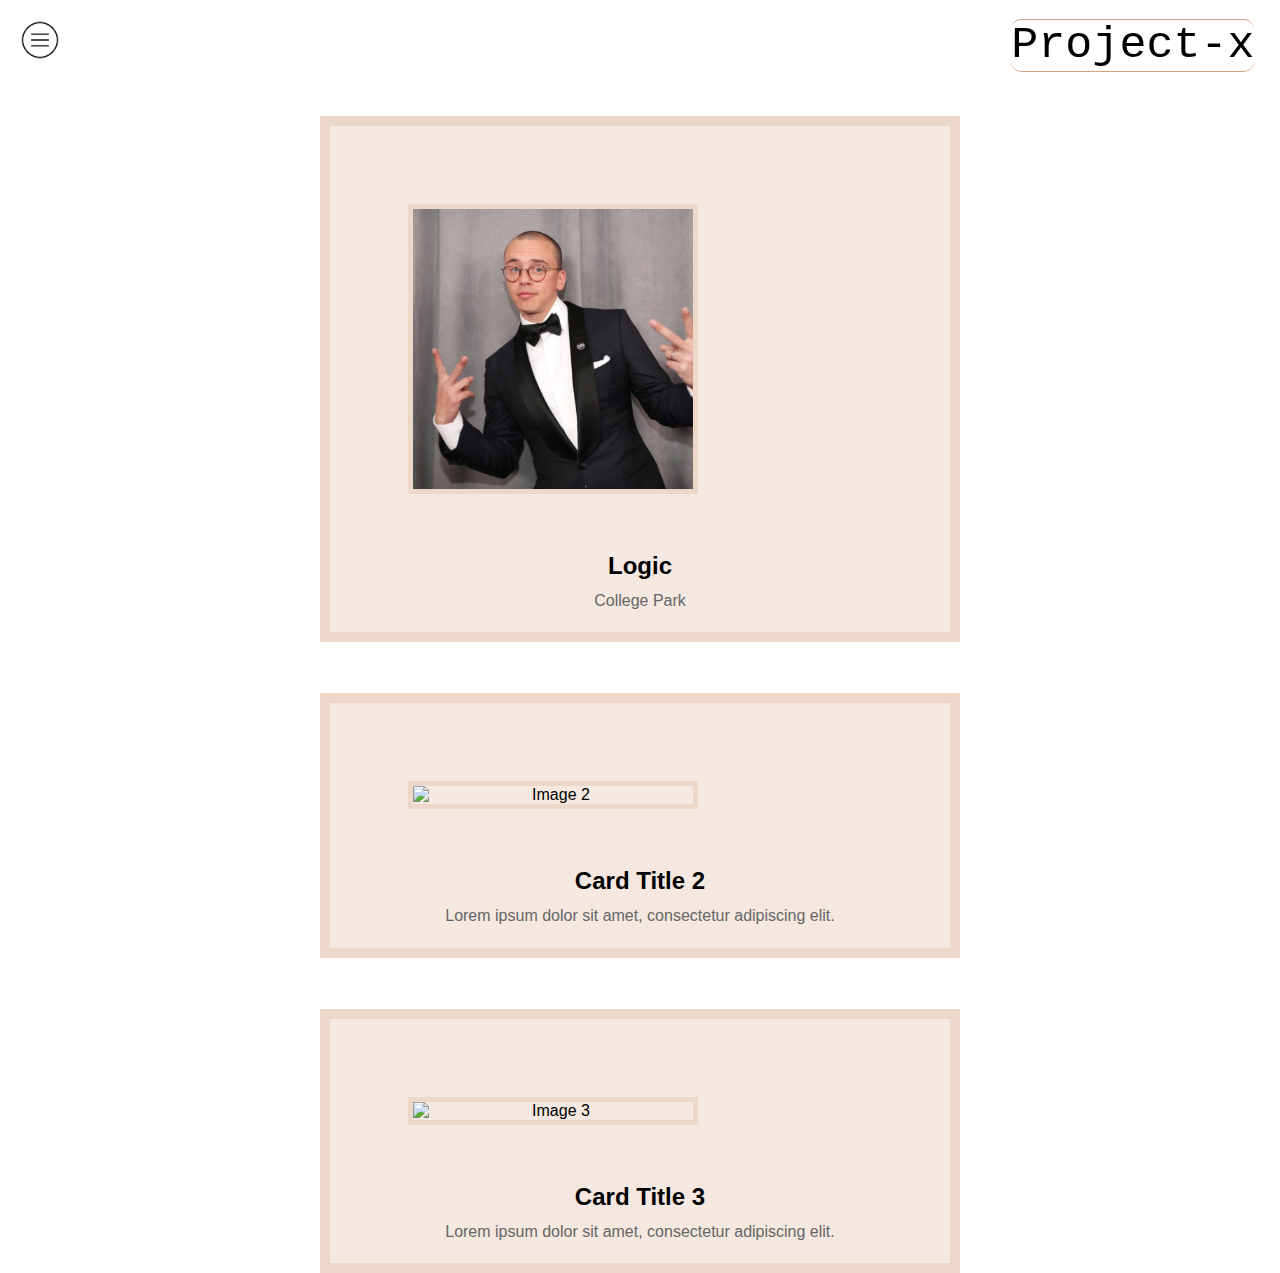
==== Project_x_site/index.html @ d6fa59e1 "changes" ====
<!DOCTYPE html>
<html lang="en">
  <head>
    <meta charset="UTF-8" />
    <meta http-equiv="X-UA-Compatible" content="IE=edge" />
    <meta name="viewport" content="width=device-width, initial-scale=1.0" />
    <title>Project-x</title>
    <link rel="stylesheet" type="text/css" href="styles1.css" />
    <script src="script.js"></script>
  </head>

  <body>
    <div id="header-container">
      <header id="header">Project-x</header>
    </div>
    <div id="headline-div">
      <div class="card">
        <img id="headline-img" src="logic-rapper.jpg" alt="Image 1" />
        <h3 id="headline-title">Logic</h3>
        <p id="headline">College Park</p>
      </div>

      <div class="card">
        <img id="headline-img" src="capybara-ok-he-pull-up.gif" alt="Image 2" />
        <h3 id="headline-title">Card Title 2</h3>
        <p id="headline">
          Lorem ipsum dolor sit amet, consectetur adipiscing elit.
        </p>
      </div>

      <div class="card">
        <img id="headline-img" src="capybara-ok-he-pull-up.gif" alt="Image 3" />
        <h3 id="headline-title">Card Title 3</h3>
        <p id="headline">
          Lorem ipsum dolor sit amet, consectetur adipiscing elit.
        </p>
      </div>
    </div>

    <div id="sideBar">
      <div id="logoDiv">
        <img src="logo.svg" id="logoImg" alt="logo" />
      </div>
      <nav>
        <ul id="sideBar-ul">
          <li class="tabs">
            <a class="tab-link" href="index.html">
              <img src="home-icon.png" class="icons" />Home
            </a>
          </li>
          <li class="tabs">
            <a class="tab-link" href="playlist.html">
              <img src="headphones.png" class="icons" />Playlist
            </a>
          </li>
          <li class="tabs">
            <a class="tab-link" href="music.html">
              <img src="music-note.png" class="icons" />Music
            </a>
          </li>
        </ul>
      </nav>
    </div>
    <div id="menu-icon-container">
      <img src="menu-icon.png" id="menu-icon" onclick="toggleSidebar()" />
      <span></span>
      <span></span>
      <span></span>
    </div>
  </body>
</html>
---- Project_x_site/styles1.css ----
/* style sheet for index.html */

* {
  margin: 0;
  padding: 0;
  box-sizing: border-box;
  font-family: "Lucida Sans", "Lucida Sans Regular", "Lucida Grande",
    "Lucida Sans Unicode", Geneva, Verdana, sans-serif;
}
body {
  display: flex;
  justify-content: center;
  flex-wrap: wrap;
  min-height: 100vh;
  background: white;
}
#header-container {
  display: flex;
  flex-wrap: wrap;
  justify-content: center;
  align-items: center;
  height: 10vh;
}
#header {
  font-size: 45px;
  font-family: "Courier New", monospace;
  border: solid 1px #d9a282;
  border-radius: 10px;
  border-right: 10px;
  border-left: 10px;
  display: flex;
  position: fixed;
  right: 2vw;
}
#logoImg {
  width: 40%;
  height: 5%;
  position: relative;
  left: 30%;
  border: solid 1px #ffffff;
  border-radius: 10px;
  border-right: 10px;
  border-left: 10px;
}
#logoImg:hover {
  width: 41%;
}
#sideBar {
  position: fixed;
  top: 0;
  left: -250px;
  width: 250px;
  height: 100%;
  background-color: #f1f1f1;
  transition: all 0.3s ease-in-out;
}
#sideBar.open {
  left: 0;
}
.tabs {
  margin: 10%;
  padding: 0;
  list-style: none;
  text-decoration: none;
  border: solid 1px #ffffff;
  border-radius: 10px;
  color: #d9a282;
}
.tabs:hover {
  background-color: #ffffff;
  color: #d9a282;
}
#sideBar-ul {
  margin: 0;
  padding: 0;
  list-style: none;
}
.tab-link {
  margin: 0;
  padding: 0;
  outline: none;
  border: none;
  text-decoration: none;
  box-sizing: border-box;
  font-family: "Lucida Sans", "Lucida Sans Regular", "Lucida Grande",
    "Lucida Sans Unicode", Geneva, Verdana, sans-serif;
  display: inline-flex;
  align-items: center;
  color: #d9a282;
}
.icons {
  margin: 3%;
  padding: 0;
  width: 20%;
  display: flex-inline;
  align-items: center;
}
/* headline cards */
.card {
  width: 50%;

  margin: 2%;
  padding: 20px;
  text-align: center;
  border: solid 10px rgb(217, 162, 130, 0.25);
  background-color: rgb(217, 162, 130, 0.25);
}
#headline-img {
  display: block;
  margin: 10%;
  width: 50%;
  height: auto;
  border: solid 5px rgb(217, 162, 130, 0.25);
}

#headline-title {
  font-size: 24px;
  margin-bottom: 10px;
}

#headline {
  font-size: 16px;
  line-height: 1.4;
  color: #666;
}

#headline-div {
  display: flex;
  flex-wrap: wrap;
  justify-content: center;
  align-items: center;
  height: 100vh;
}
#menu-icon-div {
  position: relative;
}
#menu-icon {
  display: block;
  position: fixed;
  top: 20px;
  left: 20px;
  width: 40px;
  height: 40px;
  border: none;
  border-radius: 4px;
  cursor: pointer;
}

#menu-icon span {
  display: block;
  width: 30px;
  height: 4px;
  margin: 8px;
  background-color: #fff;
  transition: all 0.3s ease-in-out;
}

#menu-icon.open span:nth-child(1) {
  transform: rotate(45deg) translate(7px, 7px);
}

#menu-icon.open span:nth-child(2) {
  opacity: 0;
}

#menu-icon.open span:nth-child(3) {
  transform: rotate(-45deg) translate(7px, -7px);
}
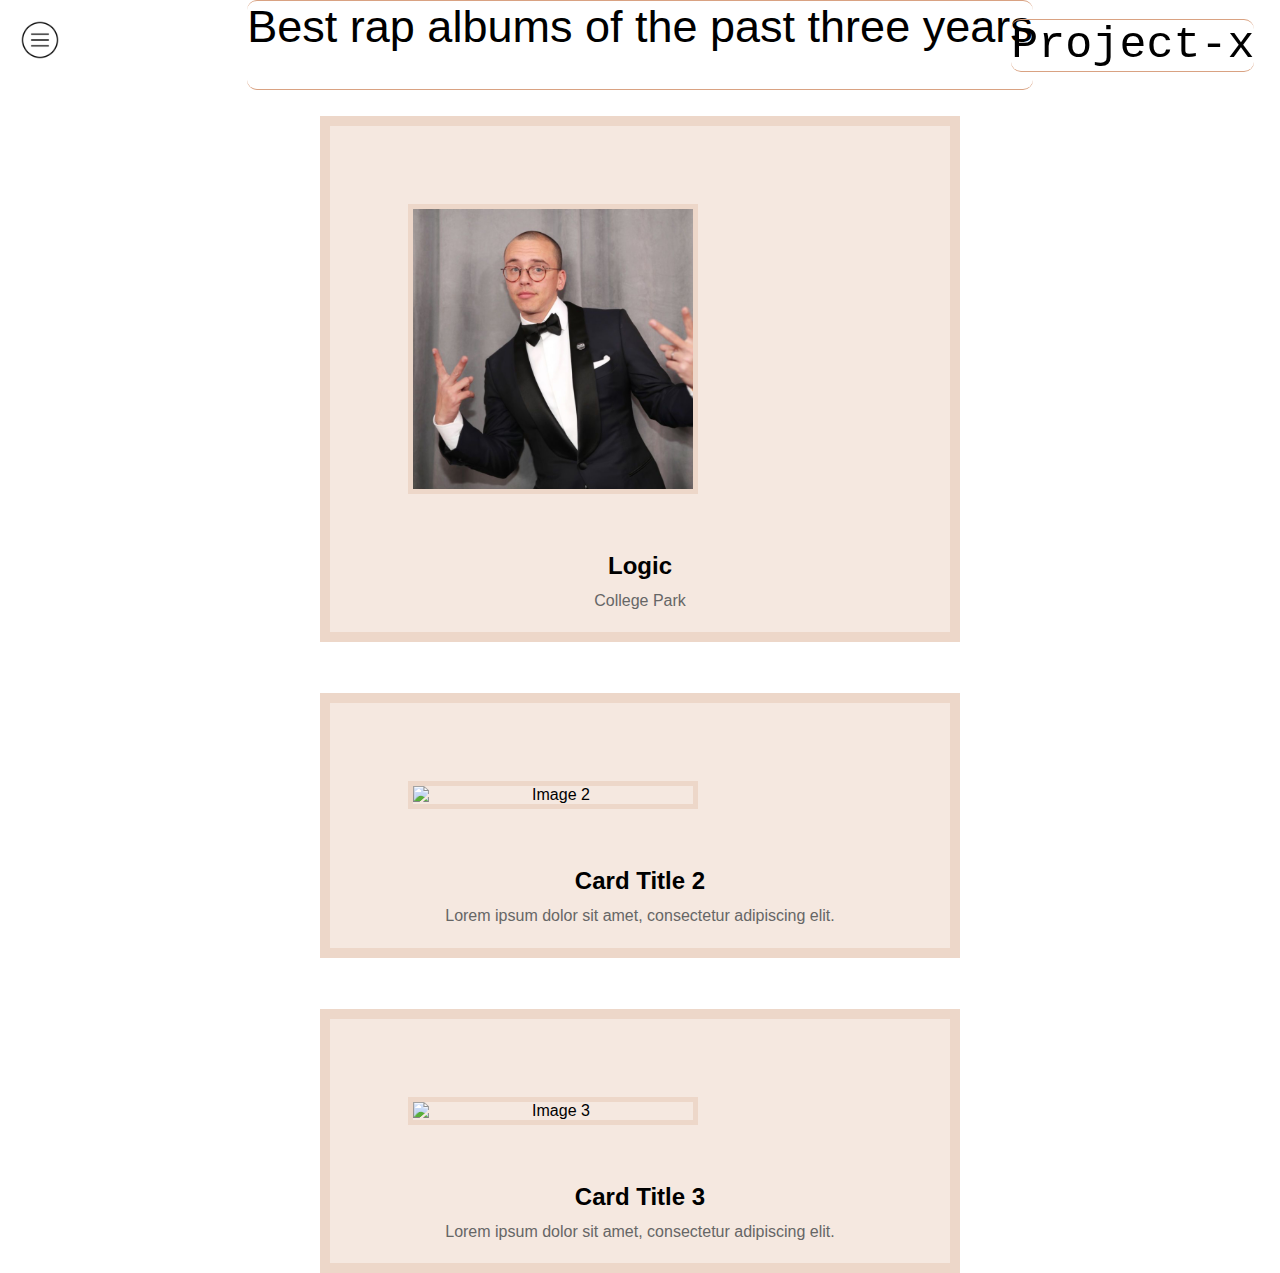
==== commit 7492c829: "heading" ====
--- a/Project_x_site/index.html
+++ b/Project_x_site/index.html
@@ -12,6 +12,9 @@
   <body>
     <div id="header-container">
       <header id="header">Project-x</header>
+    </div>
+    <div id="heading">
+      <p id="heading-title">Best rap albums of the past three years</p>
     </div>
     <div id="headline-div">
       <div class="card">
--- a/Project_x_site/styles1.css
+++ b/Project_x_site/styles1.css
@@ -31,6 +31,15 @@
   display: flex;
   position: fixed;
   right: 2vw;
+}
+#heading {
+  font-size: 45px;
+  font-family: "Courier New", monospace;
+  border: solid 1px #d9a282;
+  border-radius: 10px;
+  border-right: 10px;
+  border-left: 10px;
+  display: flex;
 }
 #logoImg {
   width: 40%;
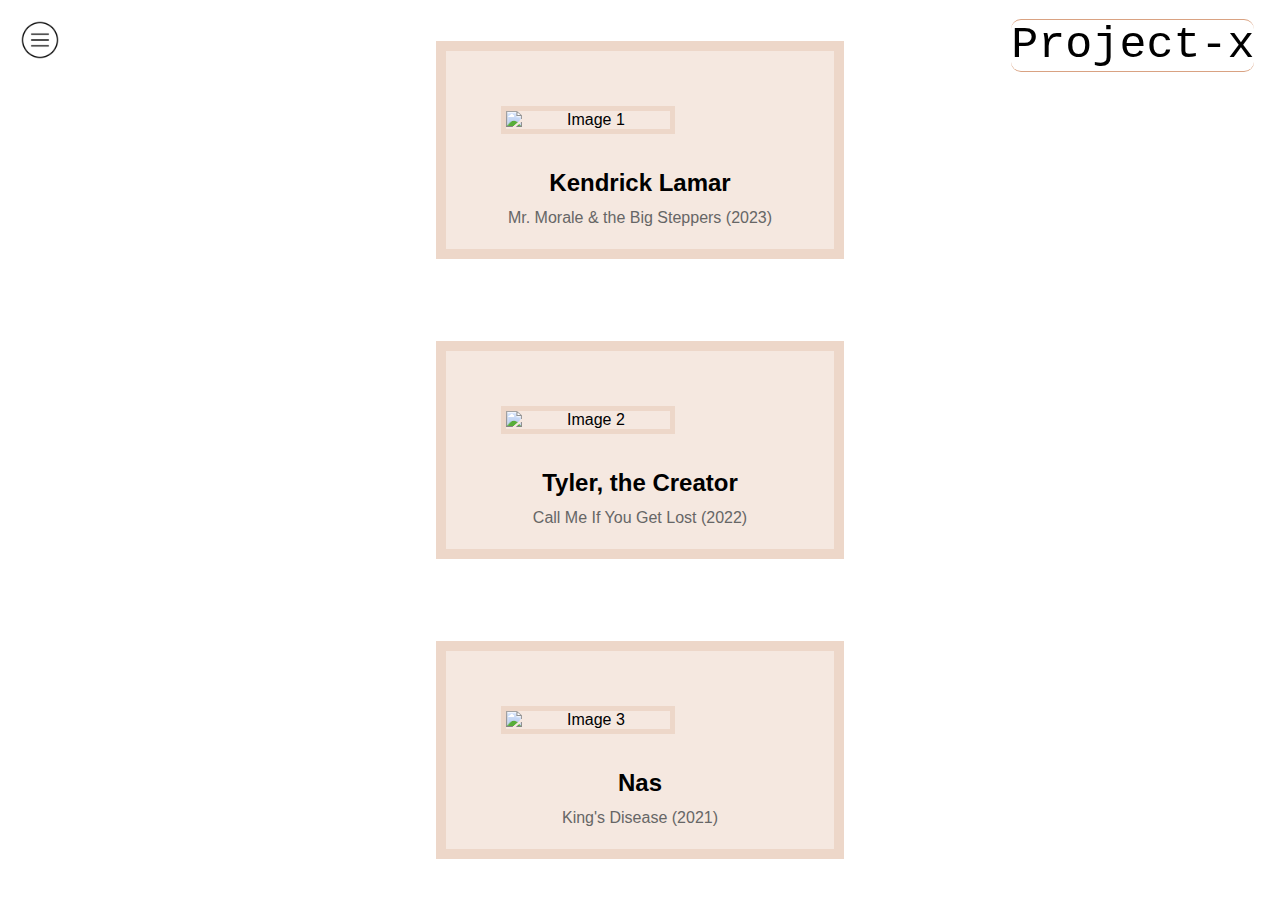
==== commit 3cd00a9d: "h" ====
--- a/Project_x_site/index.html
+++ b/Project_x_site/index.html
@@ -13,29 +13,28 @@
     <div id="header-container">
       <header id="header">Project-x</header>
     </div>
-    <div id="heading">
-      <p id="heading-title">Best rap albums of the past three years</p>
-    </div>
     <div id="headline-div">
       <div class="card">
-        <img id="headline-img" src="logic-rapper.jpg" alt="Image 1" />
-        <h3 id="headline-title">Logic</h3>
-        <p id="headline">College Park</p>
-      </div>
-
-      <div class="card">
-        <img id="headline-img" src="capybara-ok-he-pull-up.gif" alt="Image 2" />
-        <h3 id="headline-title">Card Title 2</h3>
+        <img id="headline-img" src="Project_x_site/Kendrick.jpeg" alt="Image 1" />
+        <h3 id="headline-title">Kendrick Lamar</h3>
         <p id="headline">
-          Lorem ipsum dolor sit amet, consectetur adipiscing elit.
+          Mr. Morale & the Big Steppers (2023)
         </p>
       </div>
 
       <div class="card">
-        <img id="headline-img" src="capybara-ok-he-pull-up.gif" alt="Image 3" />
-        <h3 id="headline-title">Card Title 3</h3>
+        <img id="headline-img" src="Project_x_site/Tyler.jpeg" alt="Image 2" />
+        <h3 id="headline-title">Tyler, the Creator</h3>
         <p id="headline">
-          Lorem ipsum dolor sit amet, consectetur adipiscing elit.
+          Call Me If You Get Lost (2022)
+        </p>
+      </div>
+
+      <div class="card">
+        <img id="headline-img" src="Project_x_site/Nas.jpeg" alt="Image 3" />
+        <h3 id="headline-title">Nas</h3>
+        <p id="headline">
+          King's Disease (2021)
         </p>
       </div>
     </div>
@@ -71,4 +70,4 @@
       <span></span>
     </div>
   </body>
-</html>
+</html>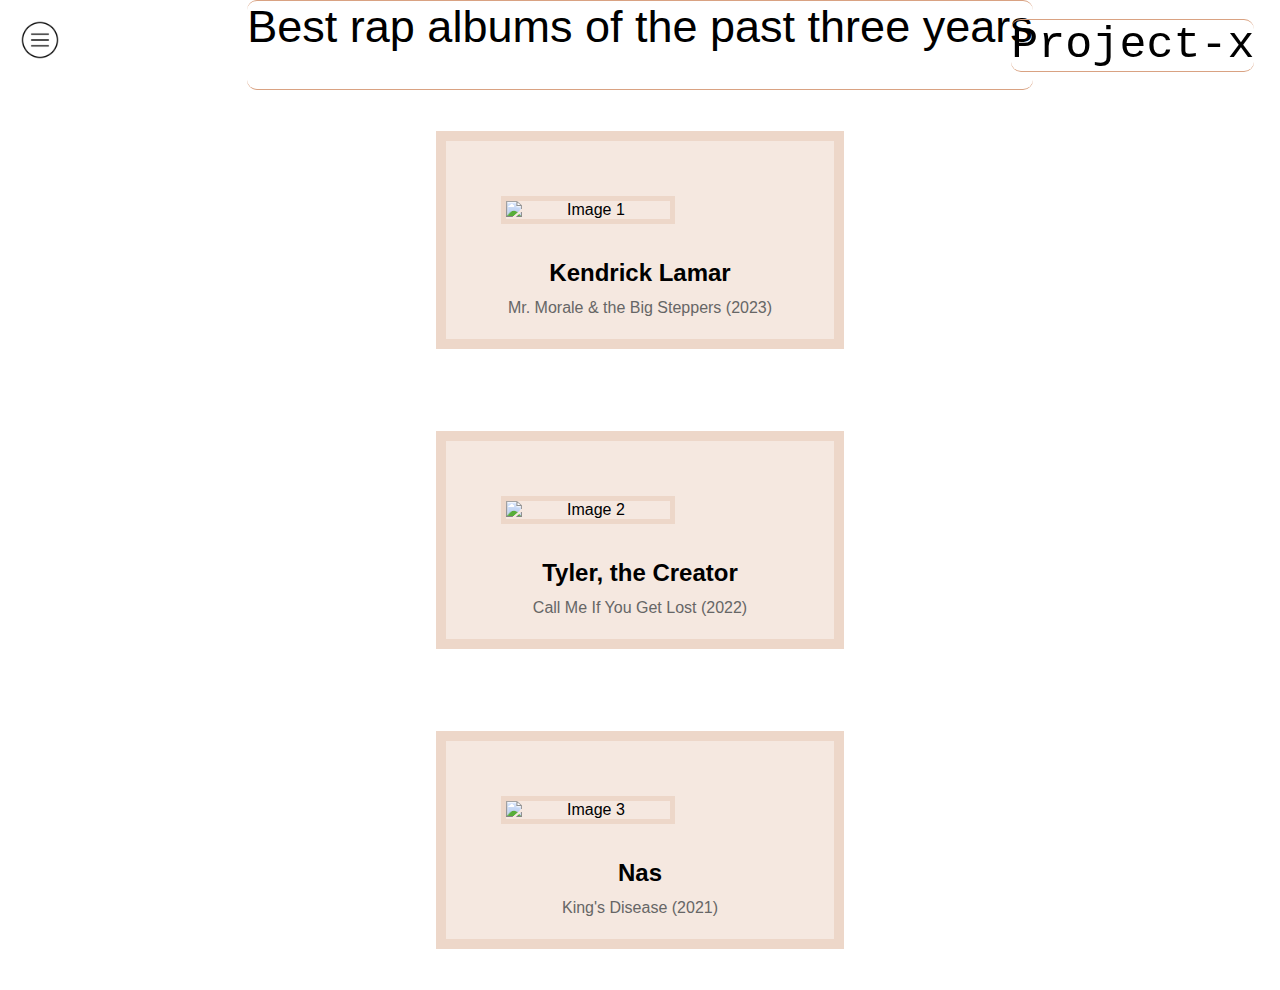
==== commit 4472805d: "Merge branch 'main' of https://github.com/sisantuedor/Project-X" ====
--- a/Project_x_site/index.html
+++ b/Project_x_site/index.html
@@ -12,6 +12,9 @@
   <body>
     <div id="header-container">
       <header id="header">Project-x</header>
+    </div>
+    <div id="heading">
+      <p id="heading-title">Best rap albums of the past three years</p>
     </div>
     <div id="headline-div">
       <div class="card">
@@ -70,4 +73,4 @@
       <span></span>
     </div>
   </body>
-</html>+</html>
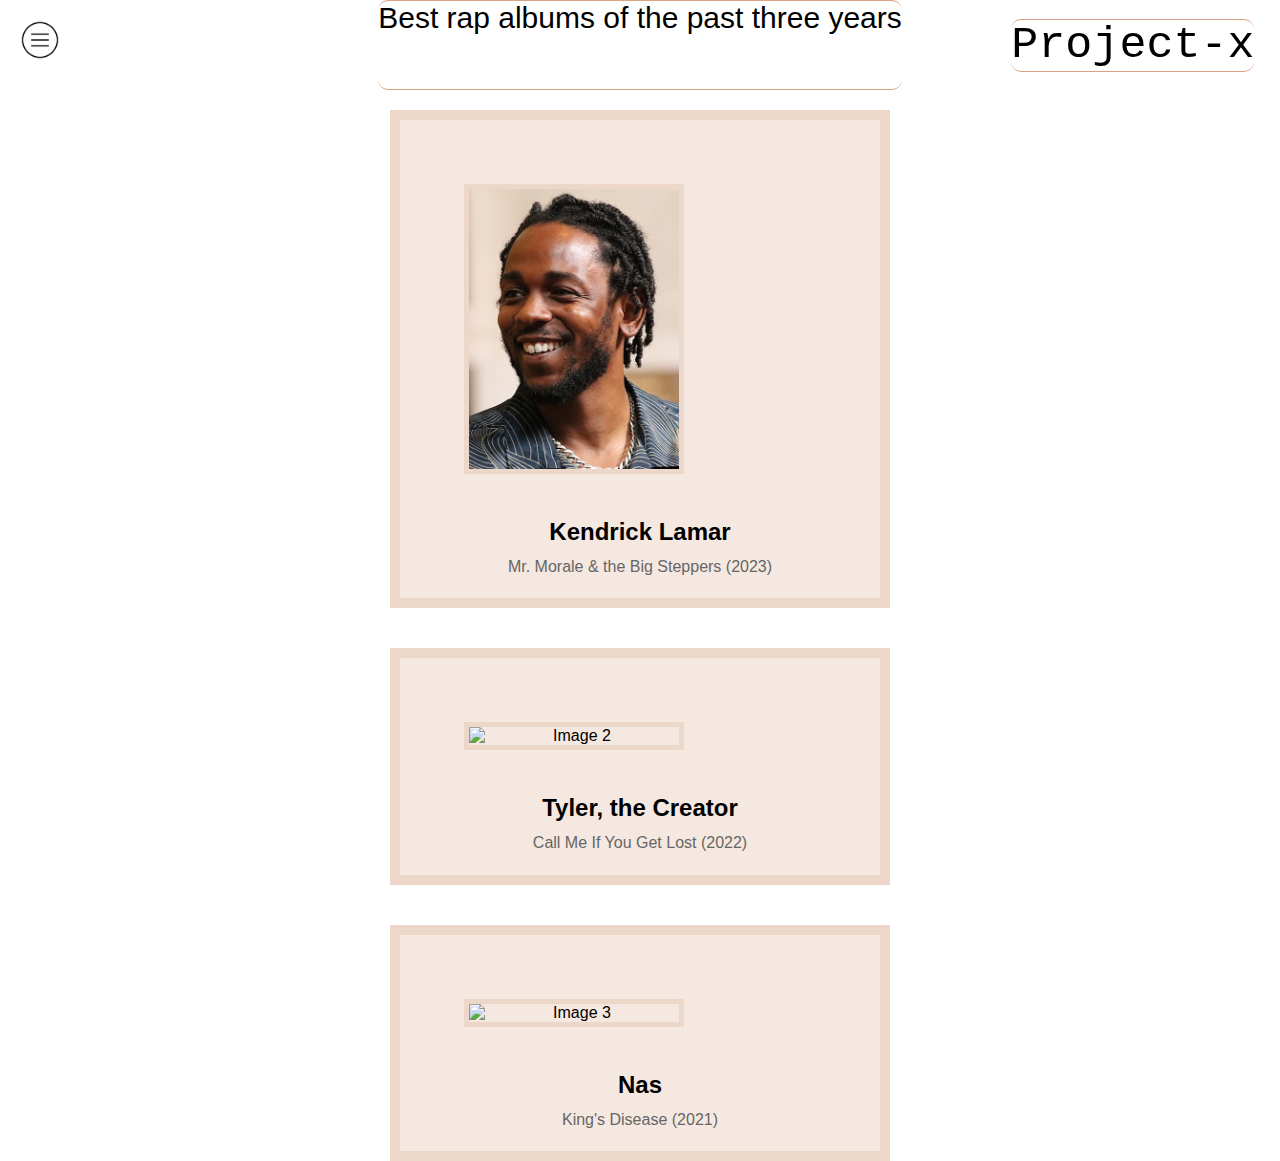
==== commit 196bc11f: "Update index.html" ====
--- a/Project_x_site/index.html
+++ b/Project_x_site/index.html
@@ -18,7 +18,7 @@
     </div>
     <div id="headline-div">
       <div class="card">
-        <img id="headline-img" src="Project_x_site/Kendrick.jpeg" alt="Image 1" />
+        <img id="headline-img" src="Kendrick.jpeg" alt="Image 1" />
         <h3 id="headline-title">Kendrick Lamar</h3>
         <p id="headline">
           Mr. Morale & the Big Steppers (2023)
--- a/Project_x_site/styles1.css
+++ b/Project_x_site/styles1.css
@@ -33,7 +33,7 @@
   right: 2vw;
 }
 #heading {
-  font-size: 45px;
+  font-size: 30px;
   font-family: "Courier New", monospace;
   border: solid 1px #d9a282;
   border-radius: 10px;
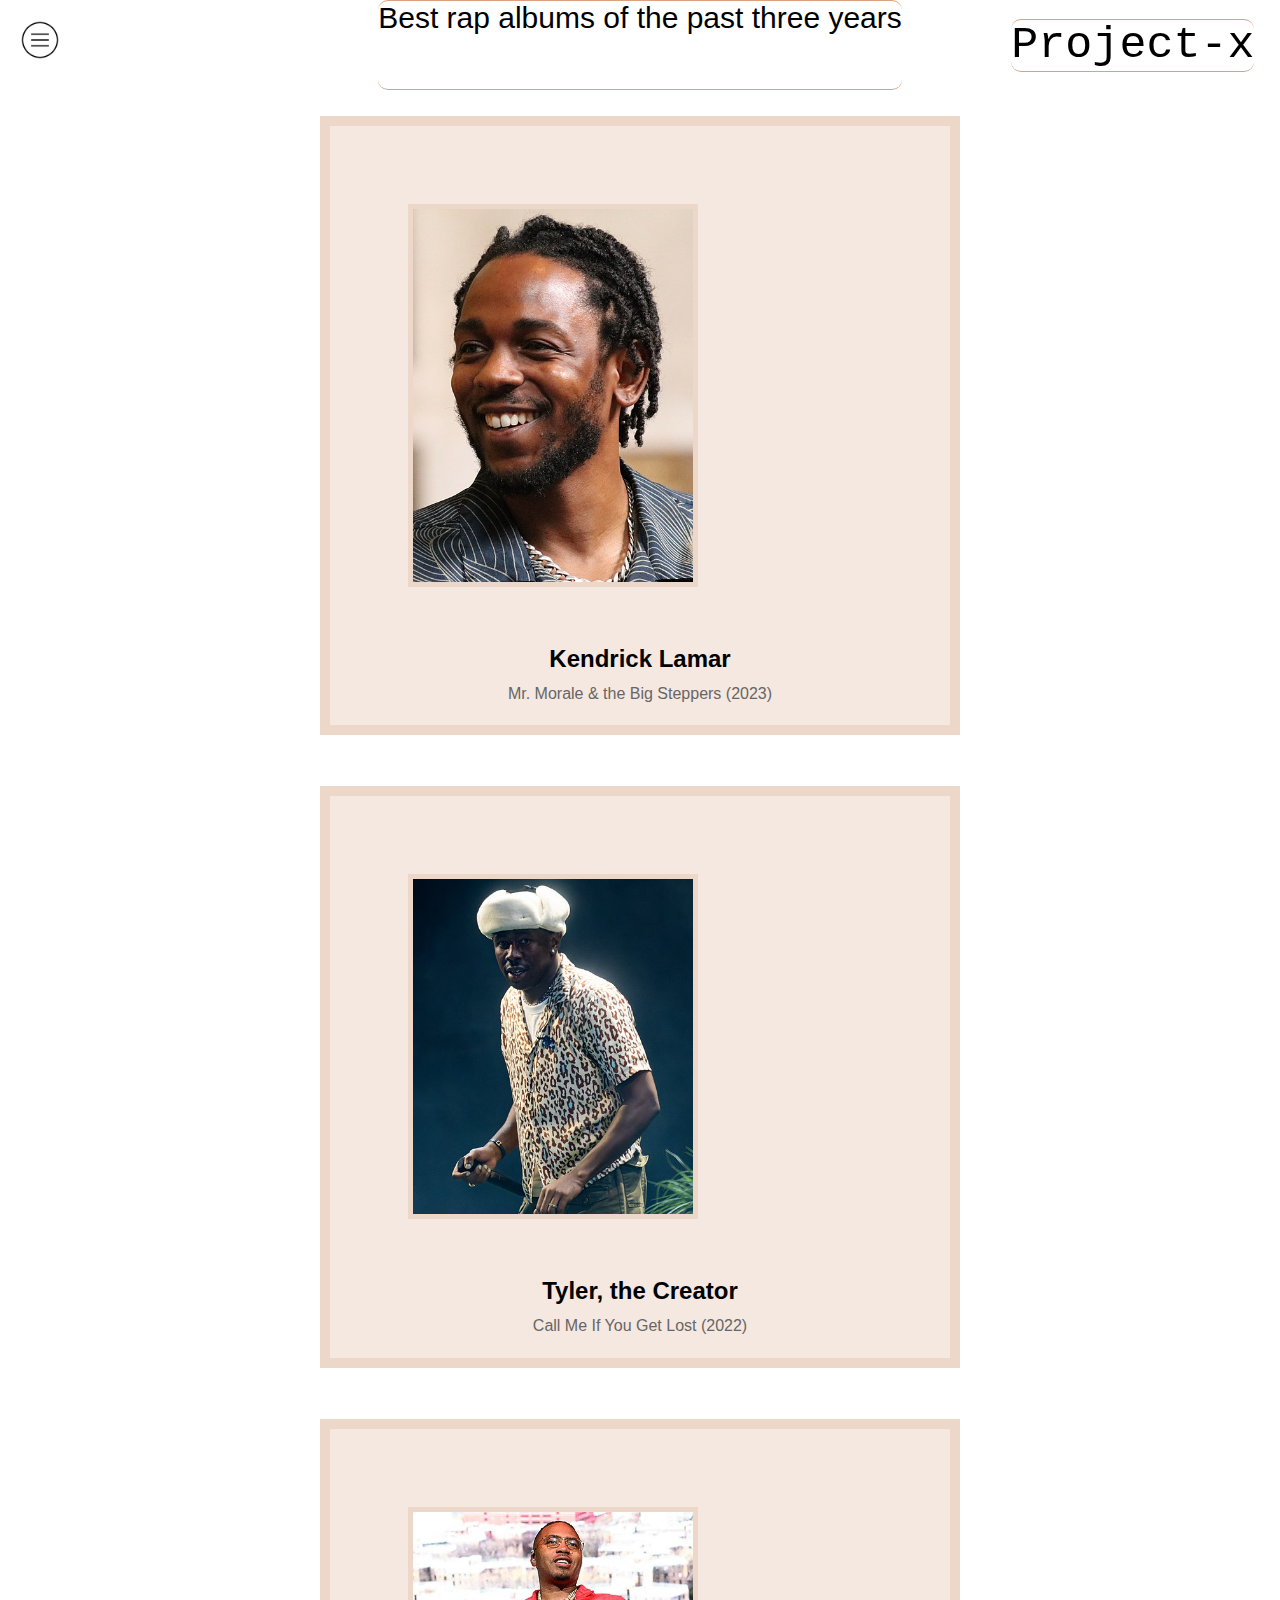
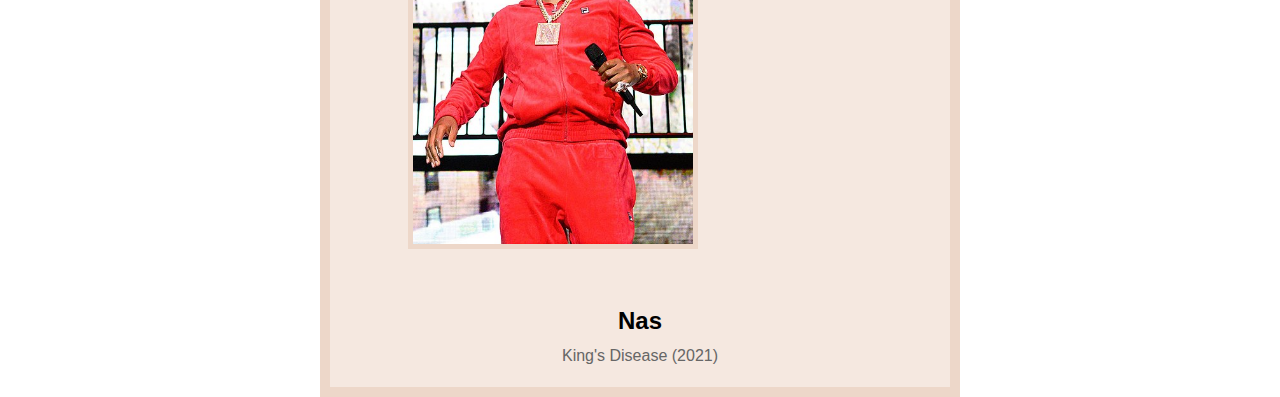
==== commit d845a2ca: "h" ====
--- a/Project_x_site/index.html
+++ b/Project_x_site/index.html
@@ -26,7 +26,7 @@
       </div>
 
       <div class="card">
-        <img id="headline-img" src="Project_x_site/Tyler.jpeg" alt="Image 2" />
+        <img id="headline-img" src="Tyler.jpeg" alt="Image 2" />
         <h3 id="headline-title">Tyler, the Creator</h3>
         <p id="headline">
           Call Me If You Get Lost (2022)
@@ -34,7 +34,7 @@
       </div>
 
       <div class="card">
-        <img id="headline-img" src="Project_x_site/Nas.jpeg" alt="Image 3" />
+        <img id="headline-img" src="Nas.jpeg" alt="Image 3" />
         <h3 id="headline-title">Nas</h3>
         <p id="headline">
           King's Disease (2021)
